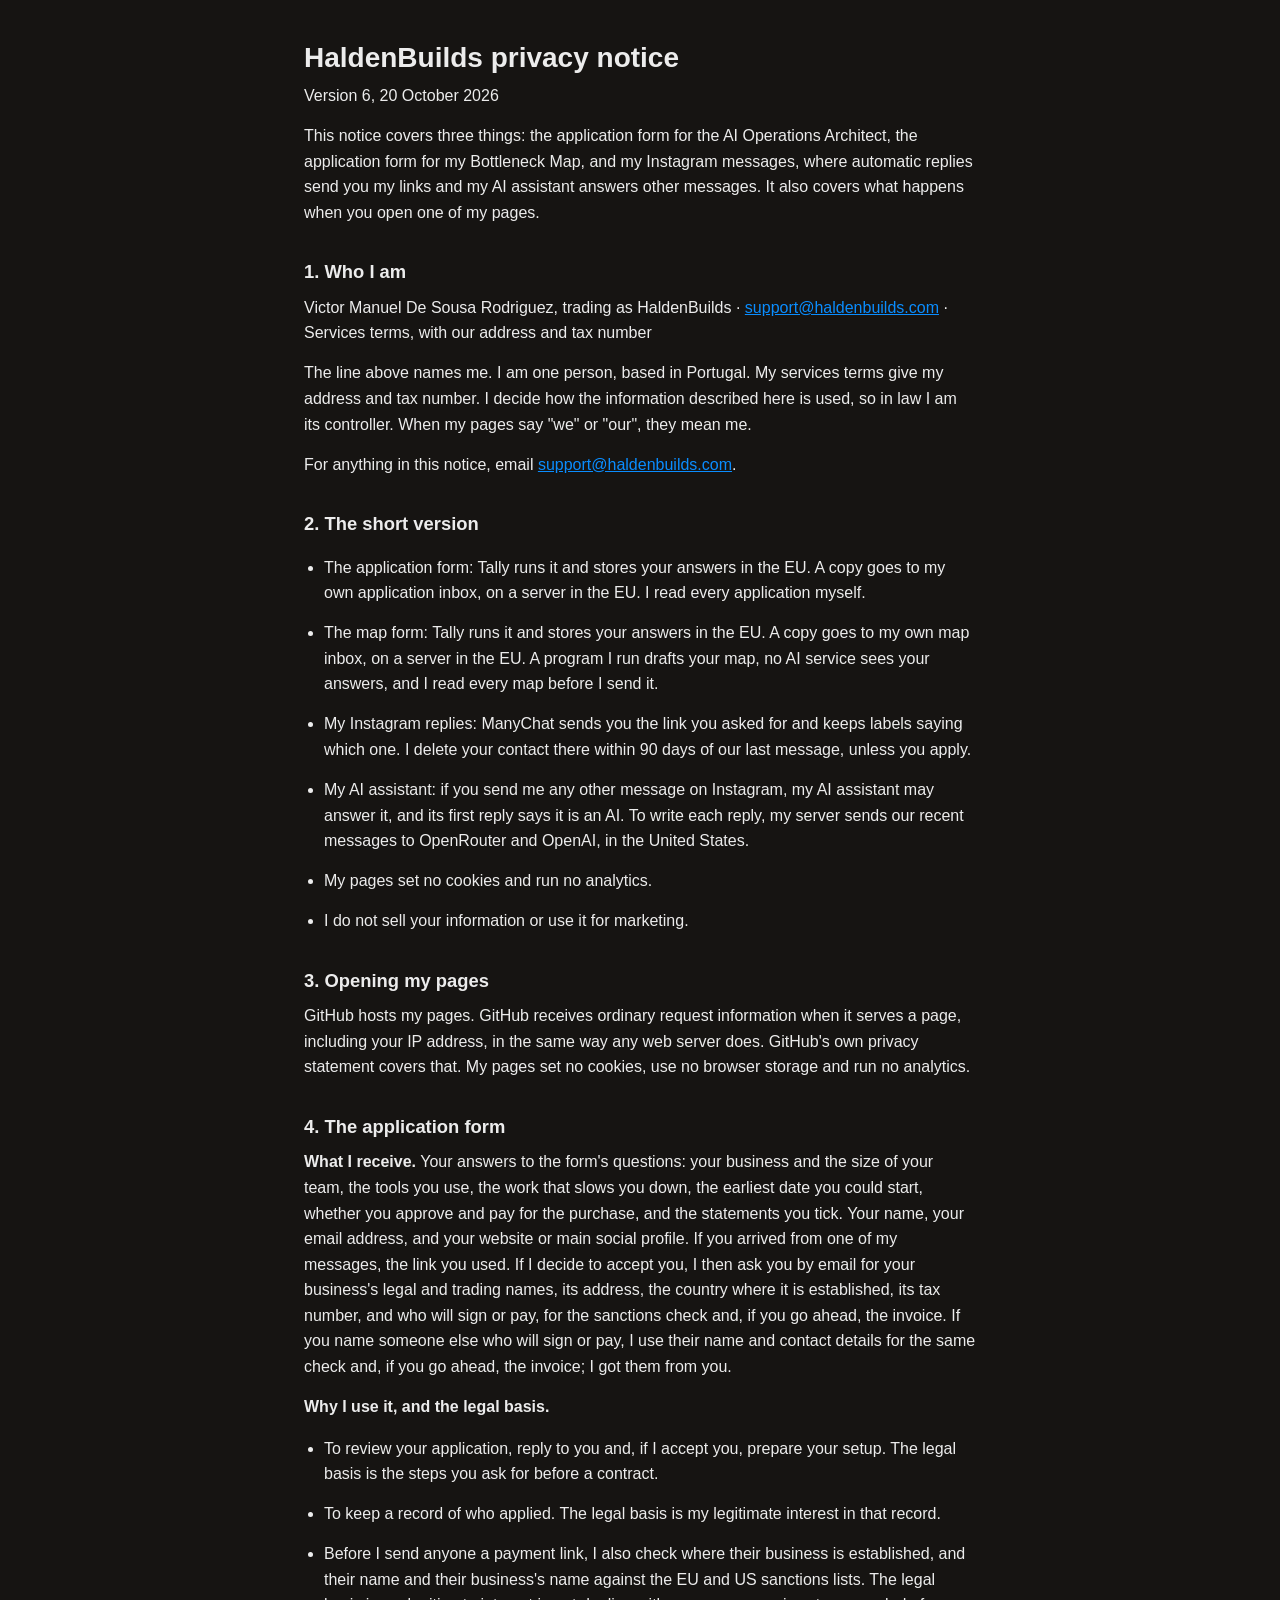
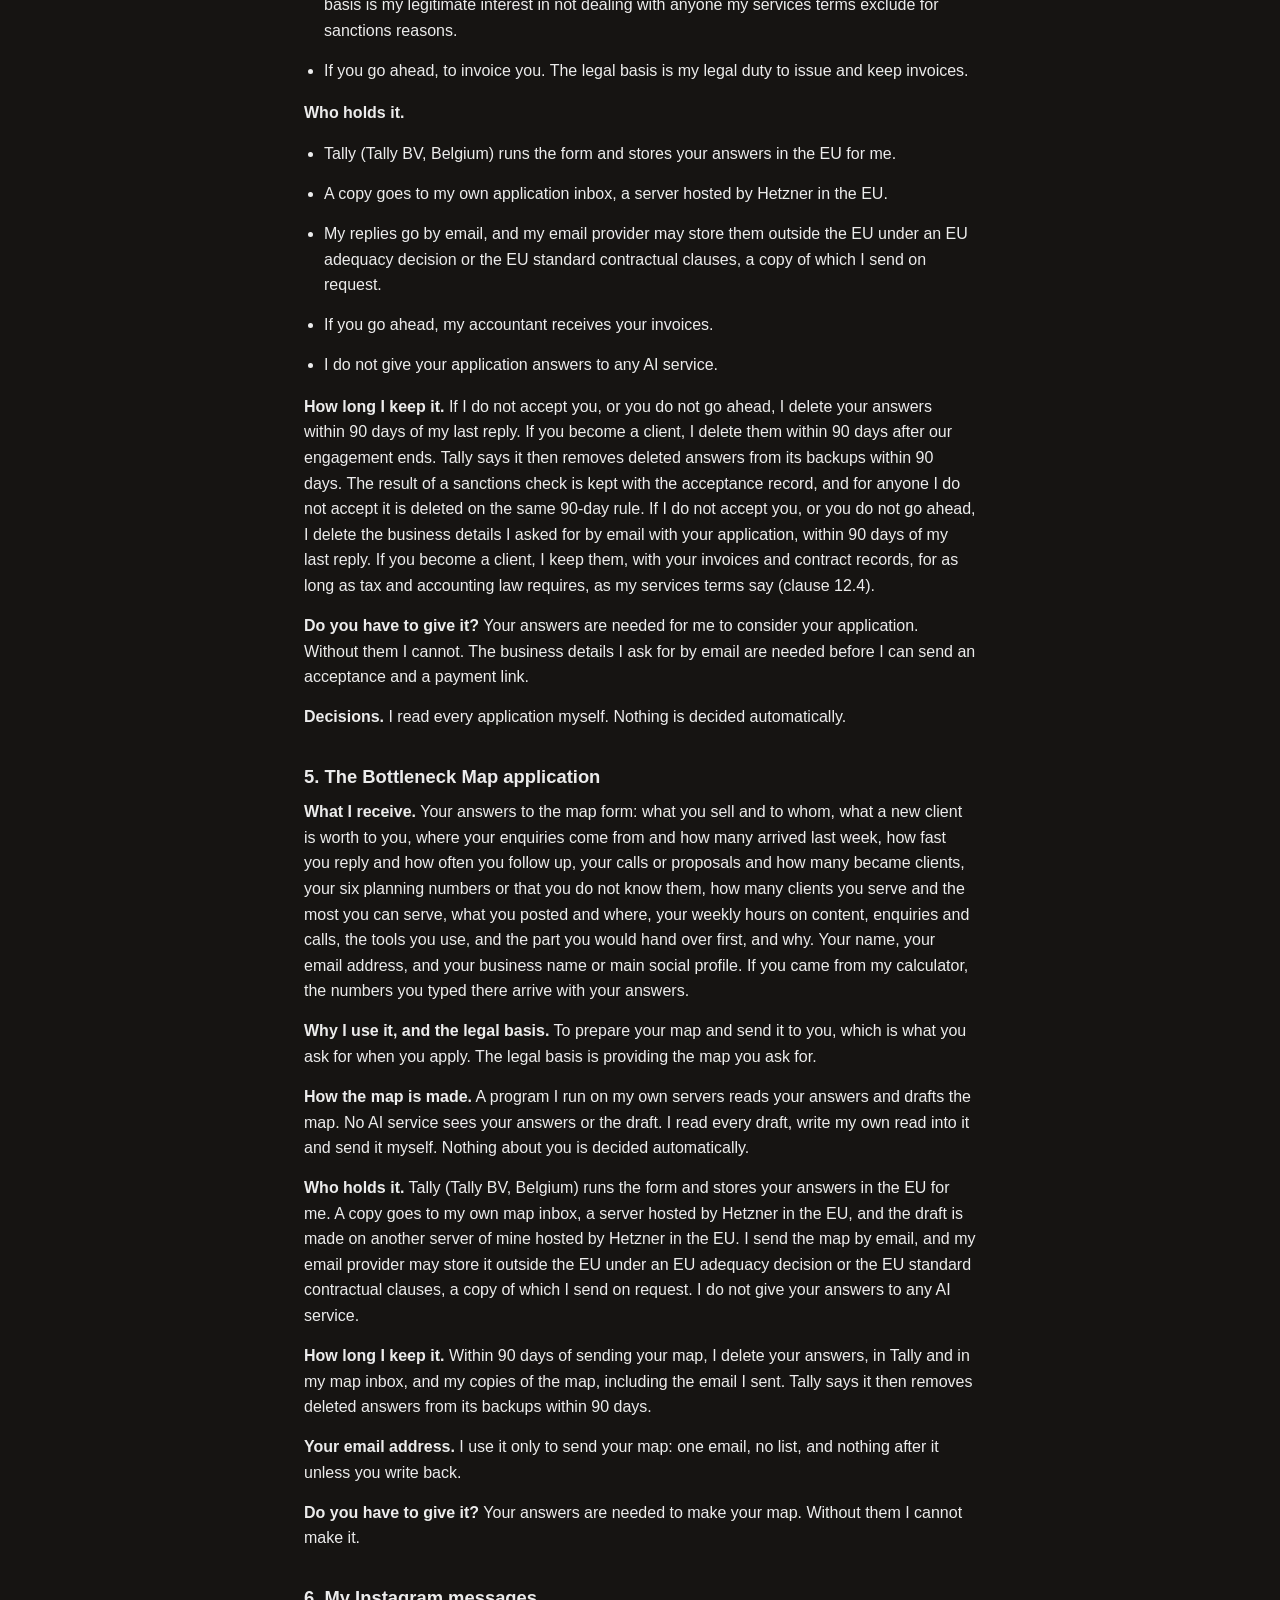
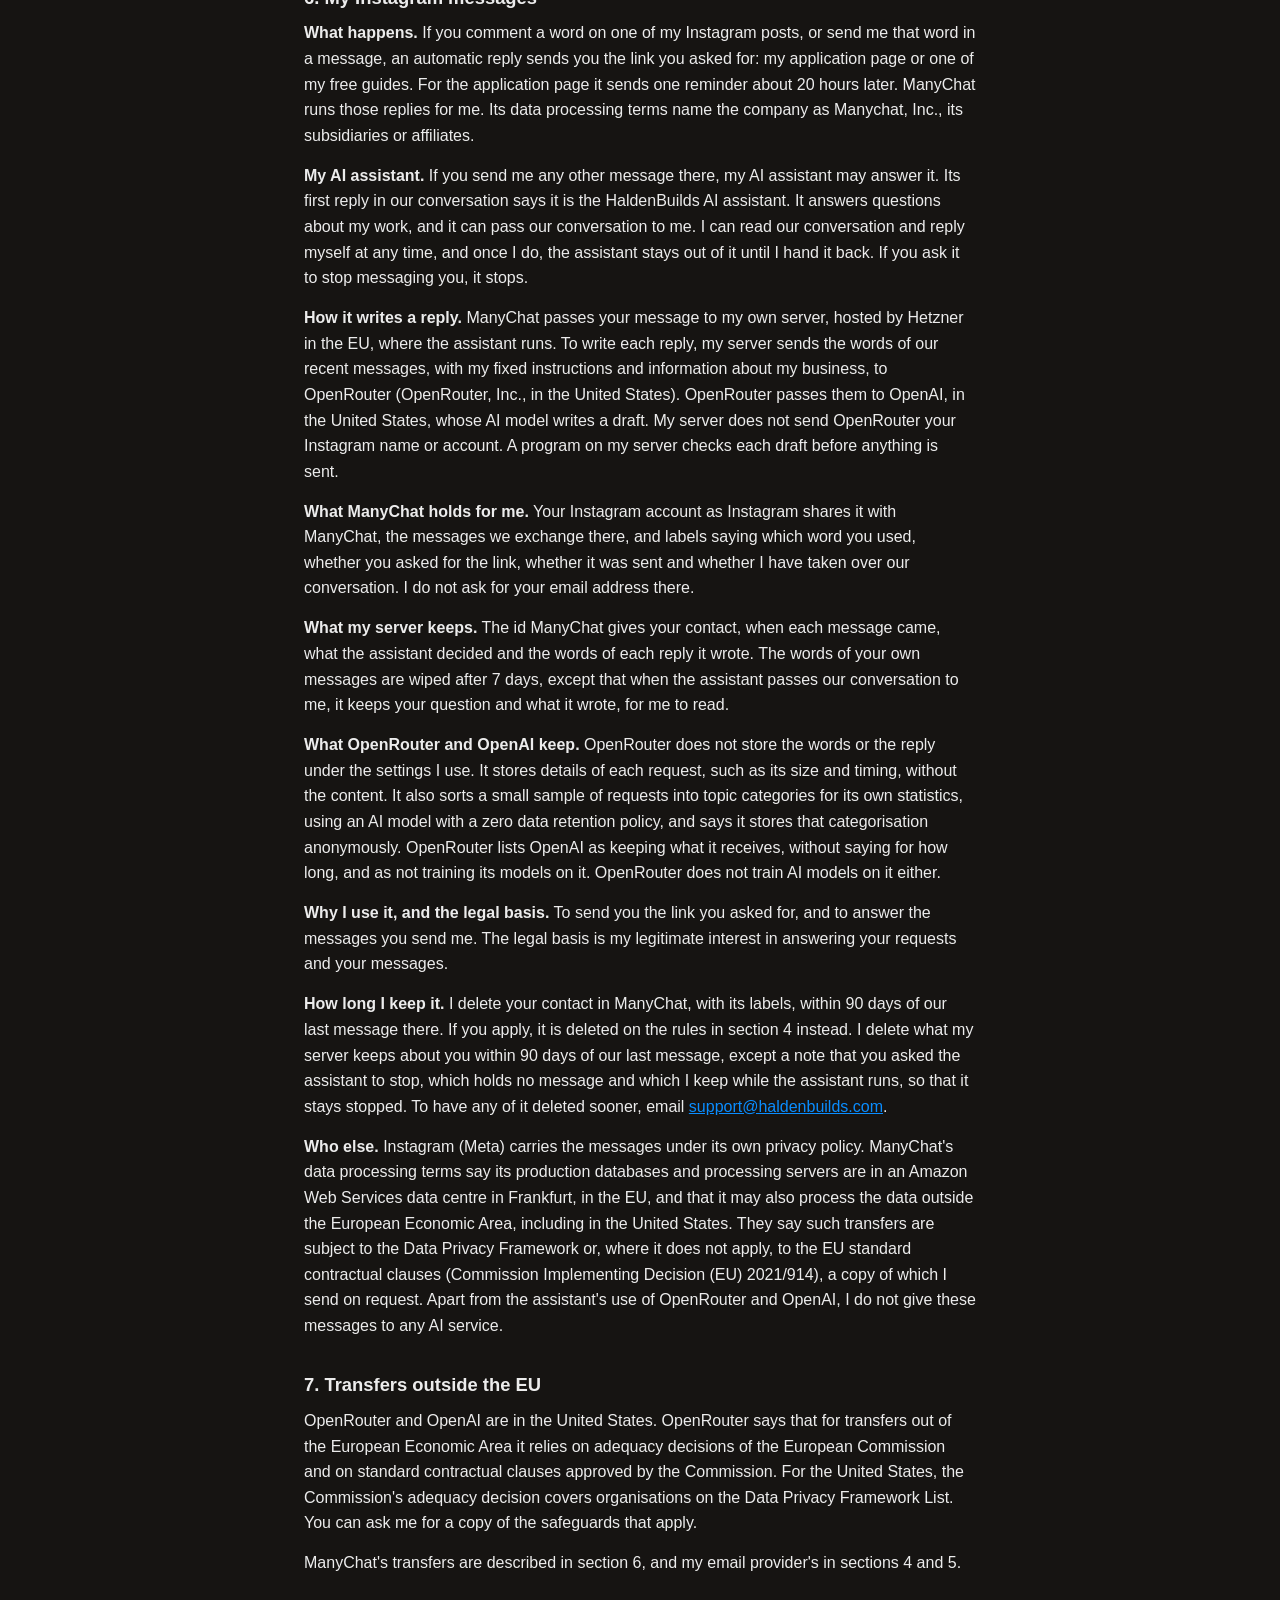
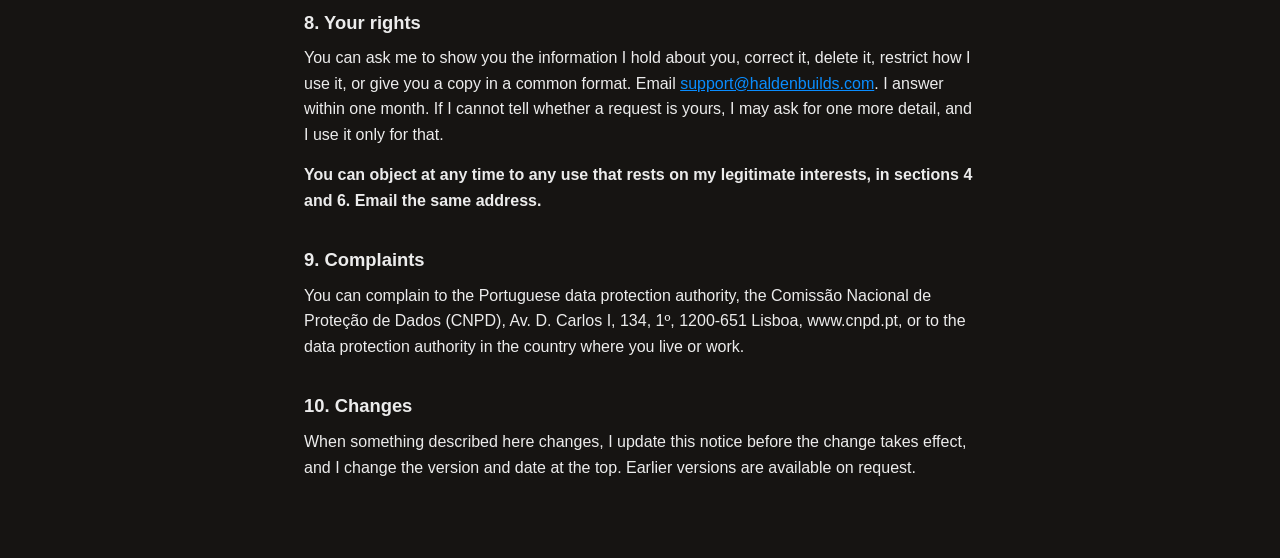
==== privacy/index.html @ 78827df3 "HaldenBuilds privacy notice, version 6 (20 October 2026), JI-582.1" ====
<!doctype html>
<html lang="en">
<head>
<meta charset="utf-8">
<meta name="viewport" content="width=device-width, initial-scale=1">
<title>HaldenBuilds privacy notice</title>
<style>body{margin:0;background:#161412;color:#ECECEC;font:16px/1.6 -apple-system,BlinkMacSystemFont,"Segoe UI",Roboto,Helvetica,Arial,sans-serif}main{max-width:42rem;margin:0 auto;padding:2.5rem 1.25rem 4rem}h1{font-size:1.75rem;line-height:1.25;margin:0 0 .5rem}h2{font-size:1.15rem;margin:2rem 0 .5rem}p,li{margin:0 0 .9rem}ul{padding-left:1.25rem}a{color:#0A8DFF}</style>
</head>
<body>
<main>
<h1>HaldenBuilds privacy notice</h1>
<p>Version 6, 20 October 2026</p>
<p>This notice covers three things: the application form for the AI Operations Architect, the application form for my Bottleneck Map, and my Instagram messages, where automatic replies send you my links and my AI assistant answers other messages. It also covers what happens when you open one of my pages.</p>
<h2>1. Who I am</h2>
<p>Victor Manuel De Sousa Rodriguez, trading as HaldenBuilds · <a href="mailto:support@haldenbuilds.com">support@haldenbuilds.com</a> · Services terms, with our address and tax number</p>
<p>The line above names me. I am one person, based in Portugal. My services terms give my address and tax number. I decide how the information described here is used, so in law I am its controller. When my pages say "we" or "our", they mean me.</p>
<p>For anything in this notice, email <a href="mailto:support@haldenbuilds.com">support@haldenbuilds.com</a>.</p>
<h2>2. The short version</h2>
<ul>
<li>The application form: Tally runs it and stores your answers in the EU. A copy goes to my own application inbox, on a server in the EU. I read every application myself.</li>
<li>The map form: Tally runs it and stores your answers in the EU. A copy goes to my own map inbox, on a server in the EU. A program I run drafts your map, no AI service sees your answers, and I read every map before I send it.</li>
<li>My Instagram replies: ManyChat sends you the link you asked for and keeps labels saying which one. I delete your contact there within 90 days of our last message, unless you apply.</li>
<li>My AI assistant: if you send me any other message on Instagram, my AI assistant may answer it, and its first reply says it is an AI. To write each reply, my server sends our recent messages to OpenRouter and OpenAI, in the United States.</li>
<li>My pages set no cookies and run no analytics.</li>
<li>I do not sell your information or use it for marketing.</li>
</ul>
<h2>3. Opening my pages</h2>
<p>GitHub hosts my pages. GitHub receives ordinary request information when it serves a page, including your IP address, in the same way any web server does. GitHub's own privacy statement covers that. My pages set no cookies, use no browser storage and run no analytics.</p>
<h2>4. The application form</h2>
<p><strong>What I receive.</strong> Your answers to the form's questions: your business and the size of your team, the tools you use, the work that slows you down, the earliest date you could start, whether you approve and pay for the purchase, and the statements you tick. Your name, your email address, and your website or main social profile. If you arrived from one of my messages, the link you used. If I decide to accept you, I then ask you by email for your business's legal and trading names, its address, the country where it is established, its tax number, and who will sign or pay, for the sanctions check and, if you go ahead, the invoice. If you name someone else who will sign or pay, I use their name and contact details for the same check and, if you go ahead, the invoice; I got them from you.</p>
<p><strong>Why I use it, and the legal basis.</strong></p>
<ul>
<li>To review your application, reply to you and, if I accept you, prepare your setup. The legal basis is the steps you ask for before a contract.</li>
<li>To keep a record of who applied. The legal basis is my legitimate interest in that record.</li>
<li>Before I send anyone a payment link, I also check where their business is established, and their name and their business's name against the EU and US sanctions lists. The legal basis is my legitimate interest in not dealing with anyone my services terms exclude for sanctions reasons.</li>
<li>If you go ahead, to invoice you. The legal basis is my legal duty to issue and keep invoices.</li>
</ul>
<p><strong>Who holds it.</strong></p>
<ul>
<li>Tally (Tally BV, Belgium) runs the form and stores your answers in the EU for me.</li>
<li>A copy goes to my own application inbox, a server hosted by Hetzner in the EU.</li>
<li>My replies go by email, and my email provider may store them outside the EU under an EU adequacy decision or the EU standard contractual clauses, a copy of which I send on request.</li>
<li>If you go ahead, my accountant receives your invoices.</li>
<li>I do not give your application answers to any AI service.</li>
</ul>
<p><strong>How long I keep it.</strong> If I do not accept you, or you do not go ahead, I delete your answers within 90 days of my last reply. If you become a client, I delete them within 90 days after our engagement ends. Tally says it then removes deleted answers from its backups within 90 days. The result of a sanctions check is kept with the acceptance record, and for anyone I do not accept it is deleted on the same 90-day rule. If I do not accept you, or you do not go ahead, I delete the business details I asked for by email with your application, within 90 days of my last reply. If you become a client, I keep them, with your invoices and contract records, for as long as tax and accounting law requires, as my services terms say (clause 12.4).</p>
<p><strong>Do you have to give it?</strong> Your answers are needed for me to consider your application. Without them I cannot. The business details I ask for by email are needed before I can send an acceptance and a payment link.</p>
<p><strong>Decisions.</strong> I read every application myself. Nothing is decided automatically.</p>
<h2>5. The Bottleneck Map application</h2>
<p><strong>What I receive.</strong> Your answers to the map form: what you sell and to whom, what a new client is worth to you, where your enquiries come from and how many arrived last week, how fast you reply and how often you follow up, your calls or proposals and how many became clients, your six planning numbers or that you do not know them, how many clients you serve and the most you can serve, what you posted and where, your weekly hours on content, enquiries and calls, the tools you use, and the part you would hand over first, and why. Your name, your email address, and your business name or main social profile. If you came from my calculator, the numbers you typed there arrive with your answers.</p>
<p><strong>Why I use it, and the legal basis.</strong> To prepare your map and send it to you, which is what you ask for when you apply. The legal basis is providing the map you ask for.</p>
<p><strong>How the map is made.</strong> A program I run on my own servers reads your answers and drafts the map. No AI service sees your answers or the draft. I read every draft, write my own read into it and send it myself. Nothing about you is decided automatically.</p>
<p><strong>Who holds it.</strong> Tally (Tally BV, Belgium) runs the form and stores your answers in the EU for me. A copy goes to my own map inbox, a server hosted by Hetzner in the EU, and the draft is made on another server of mine hosted by Hetzner in the EU. I send the map by email, and my email provider may store it outside the EU under an EU adequacy decision or the EU standard contractual clauses, a copy of which I send on request. I do not give your answers to any AI service.</p>
<p><strong>How long I keep it.</strong> Within 90 days of sending your map, I delete your answers, in Tally and in my map inbox, and my copies of the map, including the email I sent. Tally says it then removes deleted answers from its backups within 90 days.</p>
<p><strong>Your email address.</strong> I use it only to send your map: one email, no list, and nothing after it unless you write back.</p>
<p><strong>Do you have to give it?</strong> Your answers are needed to make your map. Without them I cannot make it.</p>
<h2>6. My Instagram messages</h2>
<p><strong>What happens.</strong> If you comment a word on one of my Instagram posts, or send me that word in a message, an automatic reply sends you the link you asked for: my application page or one of my free guides. For the application page it sends one reminder about 20 hours later. ManyChat runs those replies for me. Its data processing terms name the company as Manychat, Inc., its subsidiaries or affiliates.</p>
<p><strong>My AI assistant.</strong> If you send me any other message there, my AI assistant may answer it. Its first reply in our conversation says it is the HaldenBuilds AI assistant. It answers questions about my work, and it can pass our conversation to me. I can read our conversation and reply myself at any time, and once I do, the assistant stays out of it until I hand it back. If you ask it to stop messaging you, it stops.</p>
<p><strong>How it writes a reply.</strong> ManyChat passes your message to my own server, hosted by Hetzner in the EU, where the assistant runs. To write each reply, my server sends the words of our recent messages, with my fixed instructions and information about my business, to OpenRouter (OpenRouter, Inc., in the United States). OpenRouter passes them to OpenAI, in the United States, whose AI model writes a draft. My server does not send OpenRouter your Instagram name or account. A program on my server checks each draft before anything is sent.</p>
<p><strong>What ManyChat holds for me.</strong> Your Instagram account as Instagram shares it with ManyChat, the messages we exchange there, and labels saying which word you used, whether you asked for the link, whether it was sent and whether I have taken over our conversation. I do not ask for your email address there.</p>
<p><strong>What my server keeps.</strong> The id ManyChat gives your contact, when each message came, what the assistant decided and the words of each reply it wrote. The words of your own messages are wiped after 7 days, except that when the assistant passes our conversation to me, it keeps your question and what it wrote, for me to read.</p>
<p><strong>What OpenRouter and OpenAI keep.</strong> OpenRouter does not store the words or the reply under the settings I use. It stores details of each request, such as its size and timing, without the content. It also sorts a small sample of requests into topic categories for its own statistics, using an AI model with a zero data retention policy, and says it stores that categorisation anonymously. OpenRouter lists OpenAI as keeping what it receives, without saying for how long, and as not training its models on it. OpenRouter does not train AI models on it either.</p>
<p><strong>Why I use it, and the legal basis.</strong> To send you the link you asked for, and to answer the messages you send me. The legal basis is my legitimate interest in answering your requests and your messages.</p>
<p><strong>How long I keep it.</strong> I delete your contact in ManyChat, with its labels, within 90 days of our last message there. If you apply, it is deleted on the rules in section 4 instead. I delete what my server keeps about you within 90 days of our last message, except a note that you asked the assistant to stop, which holds no message and which I keep while the assistant runs, so that it stays stopped. To have any of it deleted sooner, email <a href="mailto:support@haldenbuilds.com">support@haldenbuilds.com</a>.</p>
<p><strong>Who else.</strong> Instagram (Meta) carries the messages under its own privacy policy. ManyChat's data processing terms say its production databases and processing servers are in an Amazon Web Services data centre in Frankfurt, in the EU, and that it may also process the data outside the European Economic Area, including in the United States. They say such transfers are subject to the Data Privacy Framework or, where it does not apply, to the EU standard contractual clauses (Commission Implementing Decision (EU) 2021/914), a copy of which I send on request. Apart from the assistant's use of OpenRouter and OpenAI, I do not give these messages to any AI service.</p>
<h2>7. Transfers outside the EU</h2>
<p>OpenRouter and OpenAI are in the United States. OpenRouter says that for transfers out of the European Economic Area it relies on adequacy decisions of the European Commission and on standard contractual clauses approved by the Commission. For the United States, the Commission's adequacy decision covers organisations on the Data Privacy Framework List. You can ask me for a copy of the safeguards that apply.</p>
<p>ManyChat's transfers are described in section 6, and my email provider's in sections 4 and 5.</p>
<h2>8. Your rights</h2>
<p>You can ask me to show you the information I hold about you, correct it, delete it, restrict how I use it, or give you a copy in a common format. Email <a href="mailto:support@haldenbuilds.com">support@haldenbuilds.com</a>. I answer within one month. If I cannot tell whether a request is yours, I may ask for one more detail, and I use it only for that.</p>
<p><strong>You can object at any time to any use that rests on my legitimate interests, in sections 4 and 6. Email the same address.</strong></p>
<h2>9. Complaints</h2>
<p>You can complain to the Portuguese data protection authority, the Comissão Nacional de Proteção de Dados (CNPD), Av. D. Carlos I, 134, 1º, 1200-651 Lisboa, www.cnpd.pt, or to the data protection authority in the country where you live or work.</p>
<h2>10. Changes</h2>
<p>When something described here changes, I update this notice before the change takes effect, and I change the version and date at the top. Earlier versions are available on request.</p>
</main>
</body>
</html>
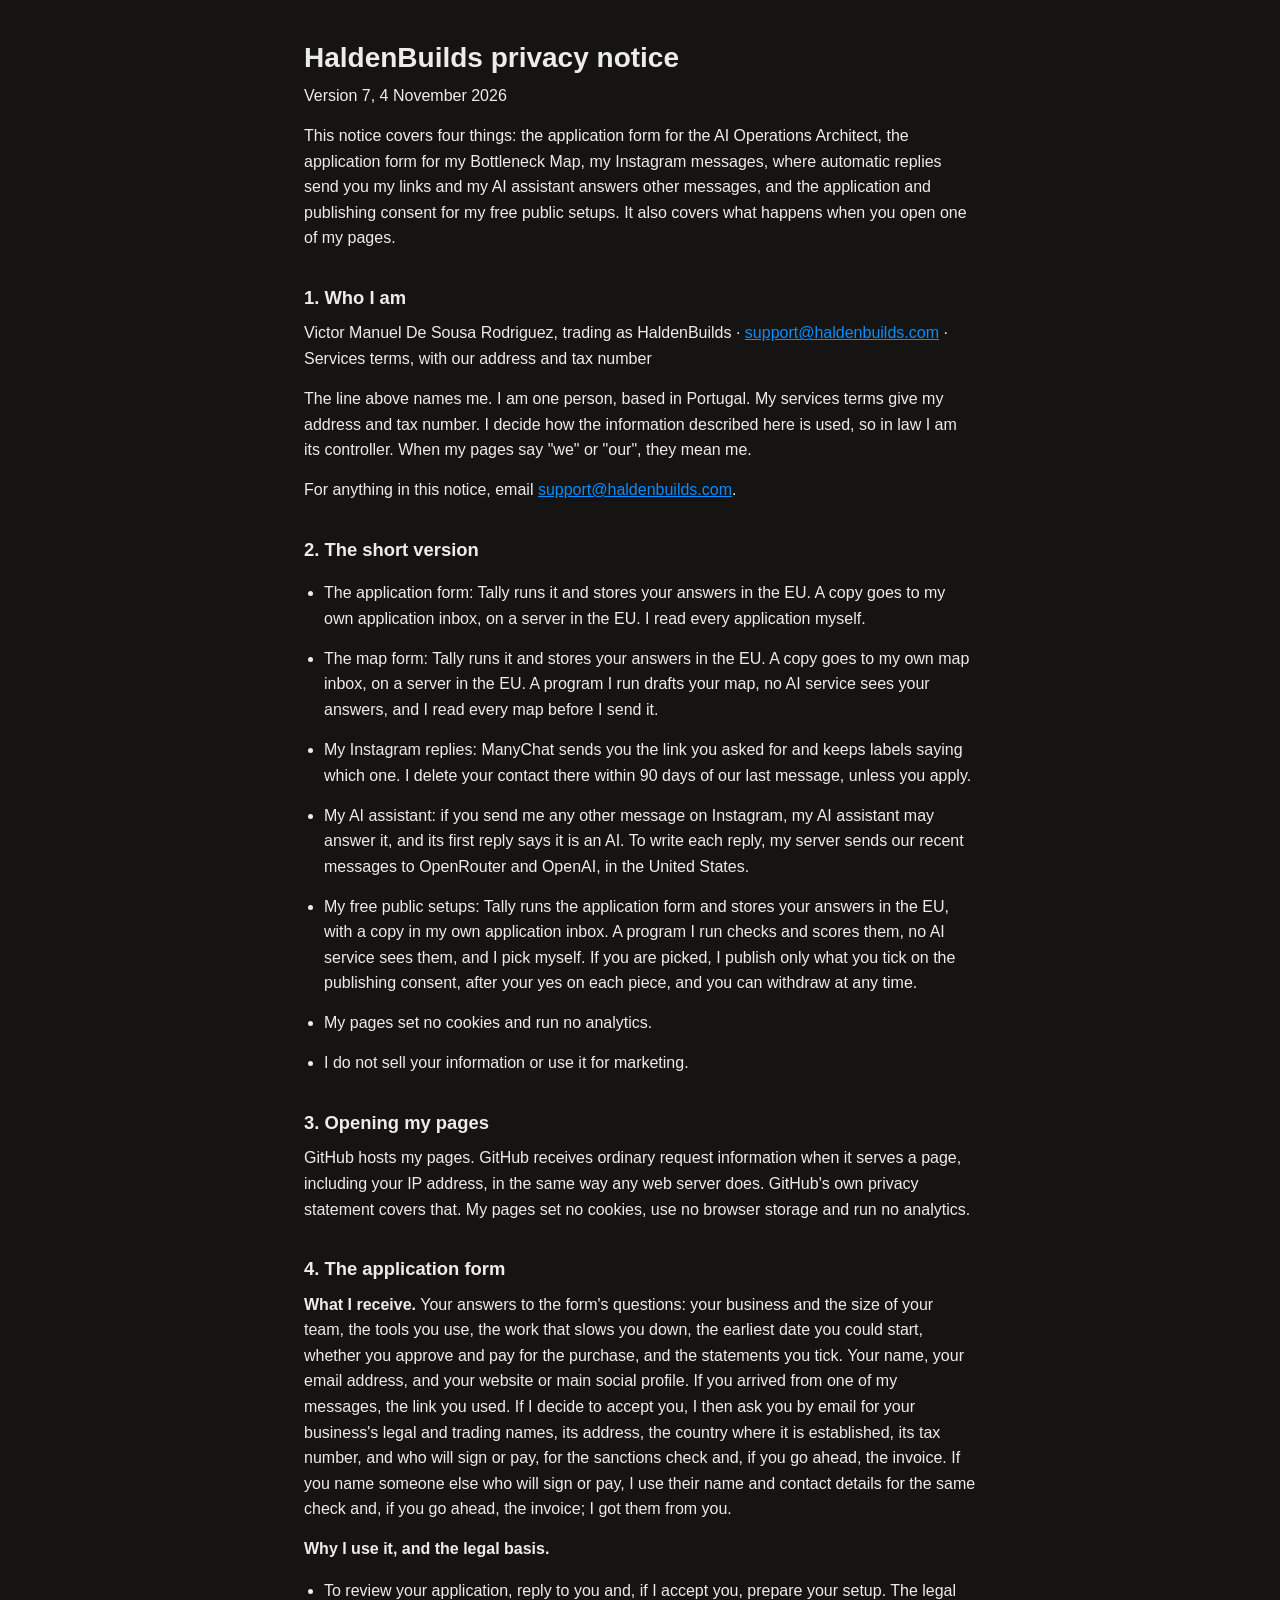
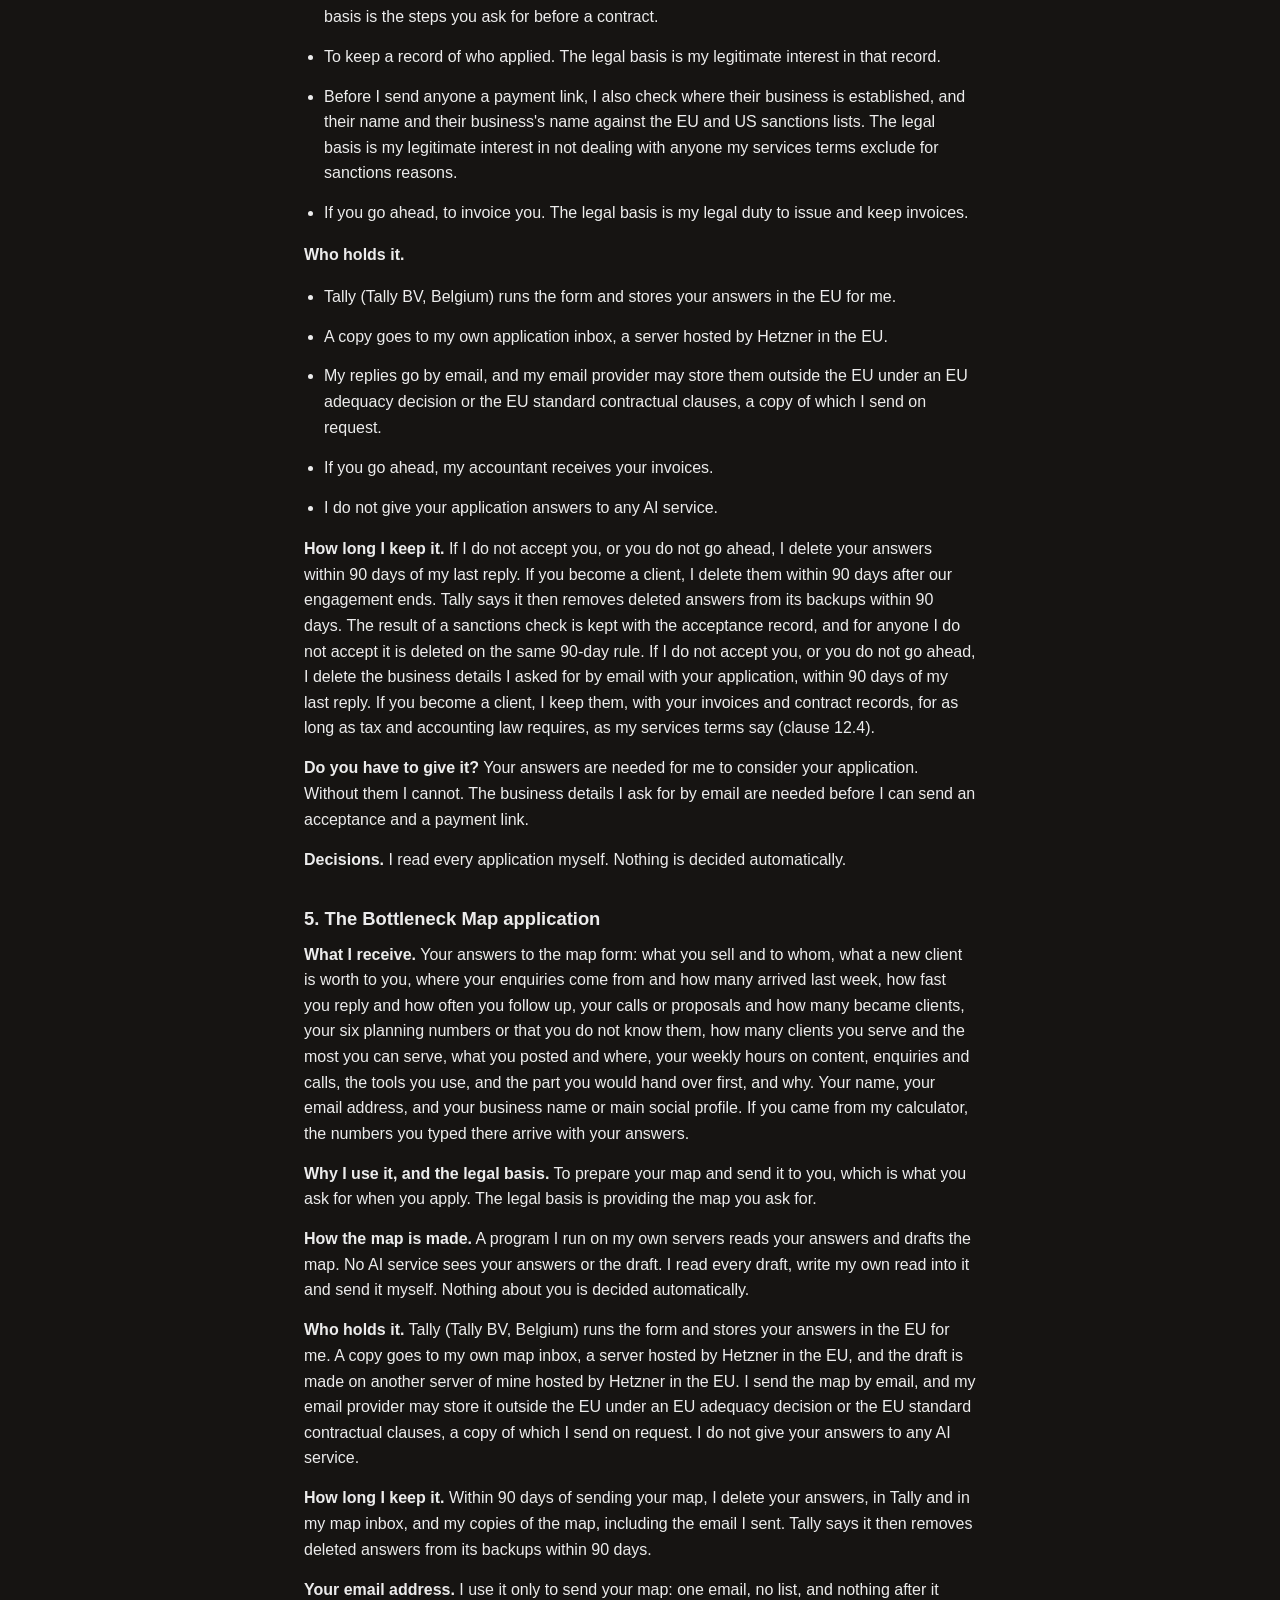
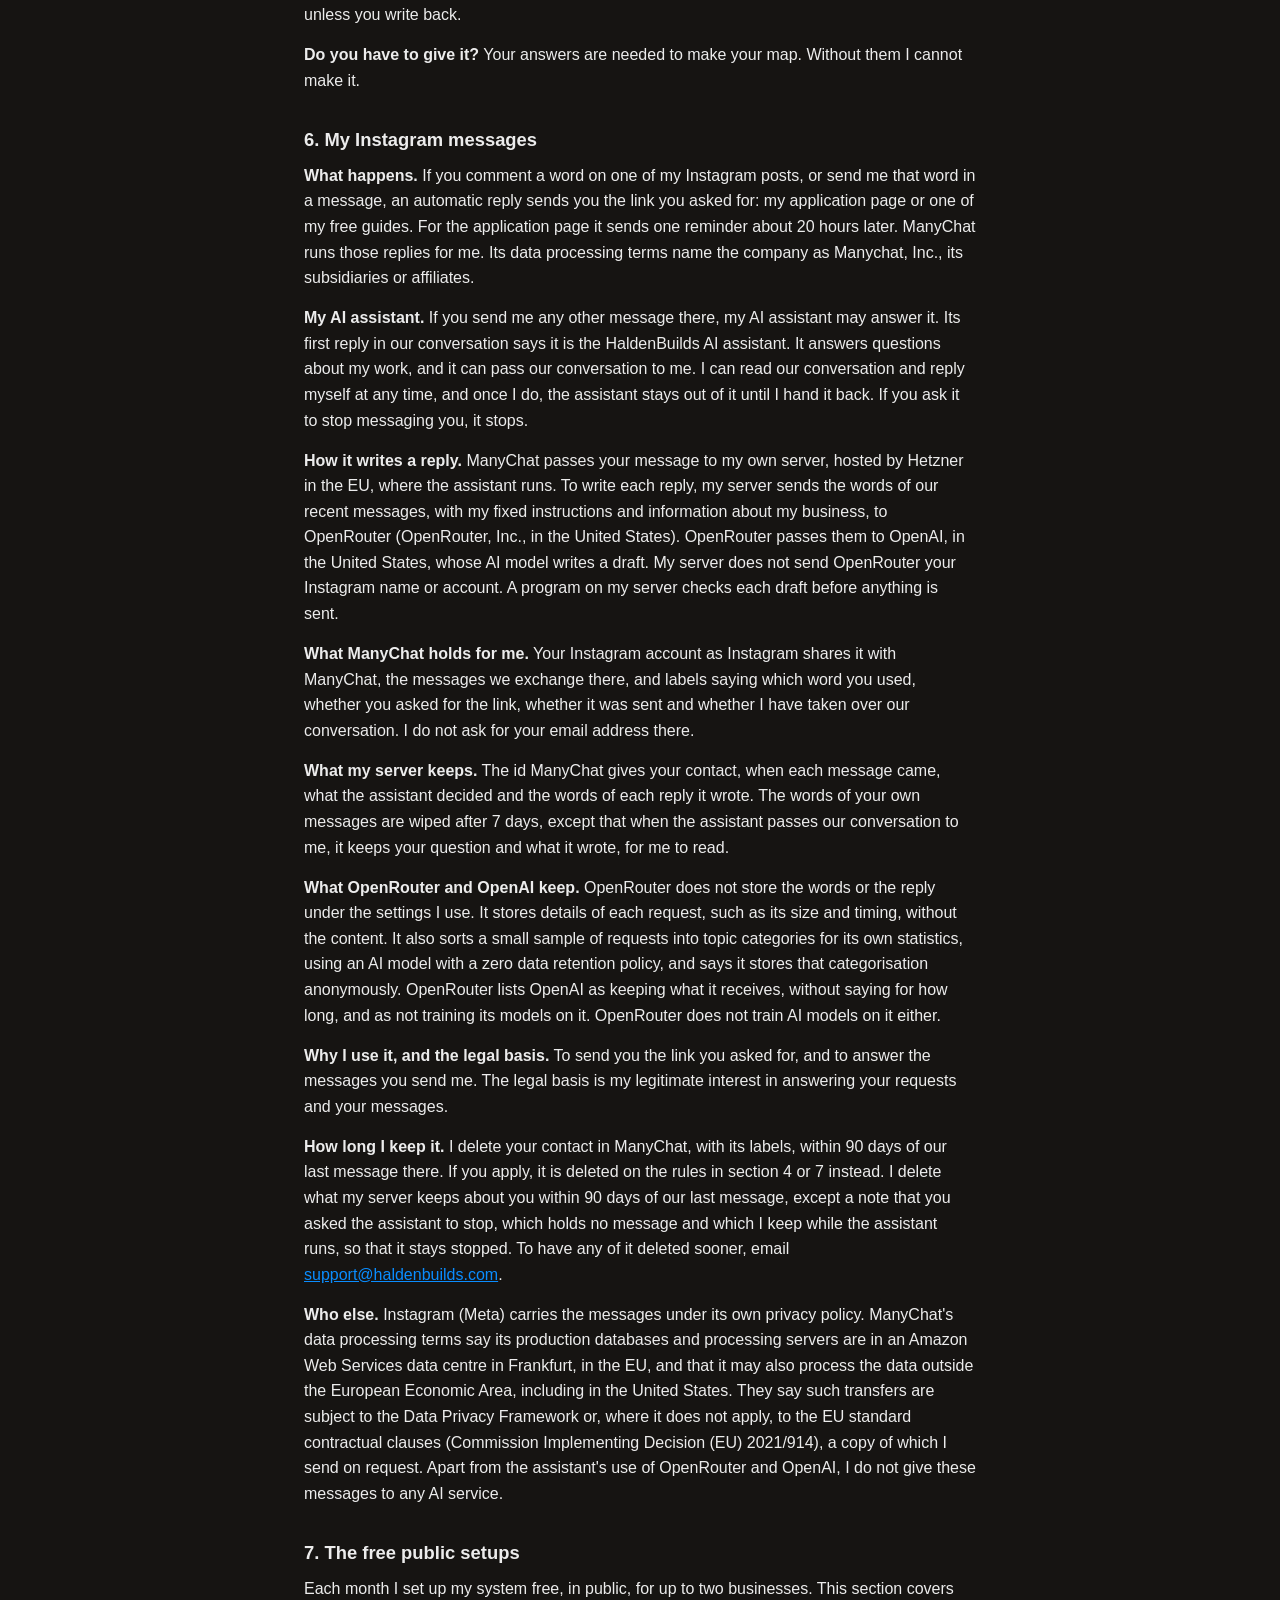
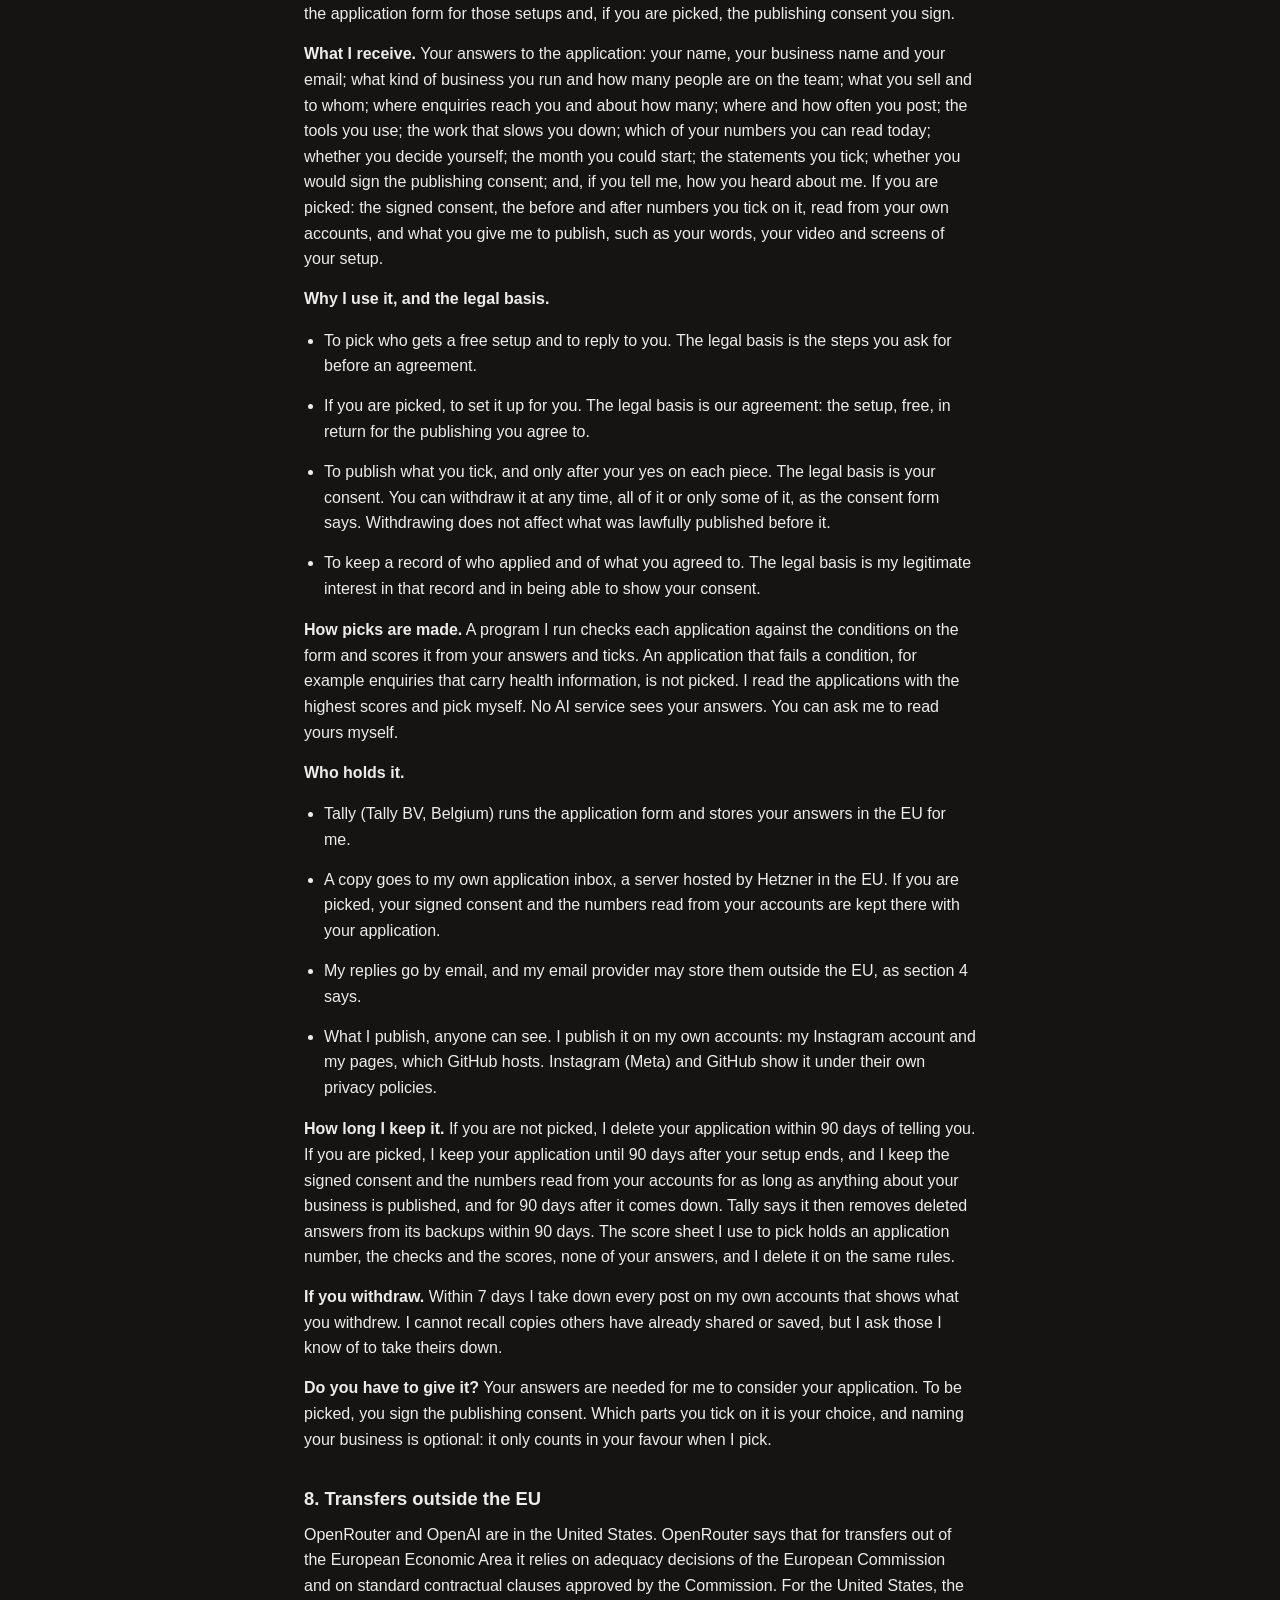
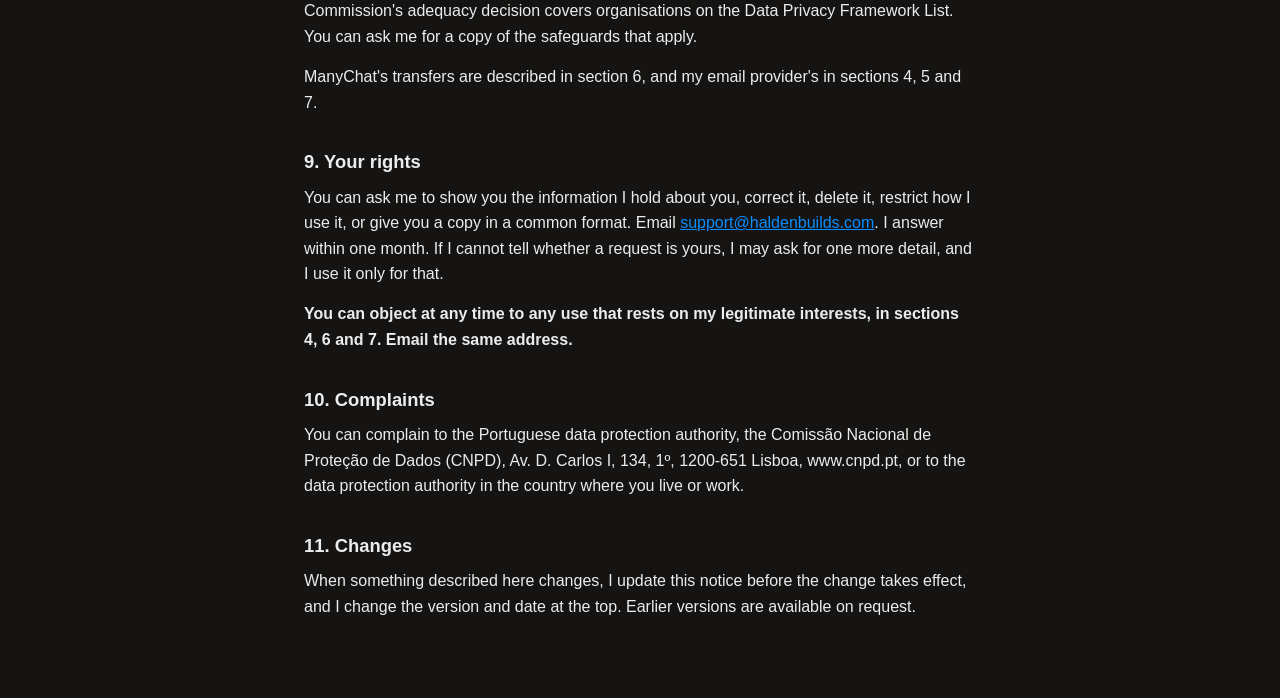
==== commit 36539eb3: "HaldenBuilds privacy notice, version 7 (4 November 2026), JI-664.25" ====
--- a/privacy/index.html
+++ b/privacy/index.html
@@ -9,8 +9,8 @@
 <body>
 <main>
 <h1>HaldenBuilds privacy notice</h1>
-<p>Version 6, 20 October 2026</p>
-<p>This notice covers three things: the application form for the AI Operations Architect, the application form for my Bottleneck Map, and my Instagram messages, where automatic replies send you my links and my AI assistant answers other messages. It also covers what happens when you open one of my pages.</p>
+<p>Version 7, 4 November 2026</p>
+<p>This notice covers four things: the application form for the AI Operations Architect, the application form for my Bottleneck Map, my Instagram messages, where automatic replies send you my links and my AI assistant answers other messages, and the application and publishing consent for my free public setups. It also covers what happens when you open one of my pages.</p>
 <h2>1. Who I am</h2>
 <p>Victor Manuel De Sousa Rodriguez, trading as HaldenBuilds · <a href="mailto:support@haldenbuilds.com">support@haldenbuilds.com</a> · Services terms, with our address and tax number</p>
 <p>The line above names me. I am one person, based in Portugal. My services terms give my address and tax number. I decide how the information described here is used, so in law I am its controller. When my pages say "we" or "our", they mean me.</p>
@@ -21,6 +21,7 @@
 <li>The map form: Tally runs it and stores your answers in the EU. A copy goes to my own map inbox, on a server in the EU. A program I run drafts your map, no AI service sees your answers, and I read every map before I send it.</li>
 <li>My Instagram replies: ManyChat sends you the link you asked for and keeps labels saying which one. I delete your contact there within 90 days of our last message, unless you apply.</li>
 <li>My AI assistant: if you send me any other message on Instagram, my AI assistant may answer it, and its first reply says it is an AI. To write each reply, my server sends our recent messages to OpenRouter and OpenAI, in the United States.</li>
+<li>My free public setups: Tally runs the application form and stores your answers in the EU, with a copy in my own application inbox. A program I run checks and scores them, no AI service sees them, and I pick myself. If you are picked, I publish only what you tick on the publishing consent, after your yes on each piece, and you can withdraw at any time.</li>
 <li>My pages set no cookies and run no analytics.</li>
 <li>I do not sell your information or use it for marketing.</li>
 </ul>
@@ -62,17 +63,38 @@
 <p><strong>What my server keeps.</strong> The id ManyChat gives your contact, when each message came, what the assistant decided and the words of each reply it wrote. The words of your own messages are wiped after 7 days, except that when the assistant passes our conversation to me, it keeps your question and what it wrote, for me to read.</p>
 <p><strong>What OpenRouter and OpenAI keep.</strong> OpenRouter does not store the words or the reply under the settings I use. It stores details of each request, such as its size and timing, without the content. It also sorts a small sample of requests into topic categories for its own statistics, using an AI model with a zero data retention policy, and says it stores that categorisation anonymously. OpenRouter lists OpenAI as keeping what it receives, without saying for how long, and as not training its models on it. OpenRouter does not train AI models on it either.</p>
 <p><strong>Why I use it, and the legal basis.</strong> To send you the link you asked for, and to answer the messages you send me. The legal basis is my legitimate interest in answering your requests and your messages.</p>
-<p><strong>How long I keep it.</strong> I delete your contact in ManyChat, with its labels, within 90 days of our last message there. If you apply, it is deleted on the rules in section 4 instead. I delete what my server keeps about you within 90 days of our last message, except a note that you asked the assistant to stop, which holds no message and which I keep while the assistant runs, so that it stays stopped. To have any of it deleted sooner, email <a href="mailto:support@haldenbuilds.com">support@haldenbuilds.com</a>.</p>
+<p><strong>How long I keep it.</strong> I delete your contact in ManyChat, with its labels, within 90 days of our last message there. If you apply, it is deleted on the rules in section 4 or 7 instead. I delete what my server keeps about you within 90 days of our last message, except a note that you asked the assistant to stop, which holds no message and which I keep while the assistant runs, so that it stays stopped. To have any of it deleted sooner, email <a href="mailto:support@haldenbuilds.com">support@haldenbuilds.com</a>.</p>
 <p><strong>Who else.</strong> Instagram (Meta) carries the messages under its own privacy policy. ManyChat's data processing terms say its production databases and processing servers are in an Amazon Web Services data centre in Frankfurt, in the EU, and that it may also process the data outside the European Economic Area, including in the United States. They say such transfers are subject to the Data Privacy Framework or, where it does not apply, to the EU standard contractual clauses (Commission Implementing Decision (EU) 2021/914), a copy of which I send on request. Apart from the assistant's use of OpenRouter and OpenAI, I do not give these messages to any AI service.</p>
-<h2>7. Transfers outside the EU</h2>
+<h2>7. The free public setups</h2>
+<p>Each month I set up my system free, in public, for up to two businesses. This section covers the application form for those setups and, if you are picked, the publishing consent you sign.</p>
+<p><strong>What I receive.</strong> Your answers to the application: your name, your business name and your email; what kind of business you run and how many people are on the team; what you sell and to whom; where enquiries reach you and about how many; where and how often you post; the tools you use; the work that slows you down; which of your numbers you can read today; whether you decide yourself; the month you could start; the statements you tick; whether you would sign the publishing consent; and, if you tell me, how you heard about me. If you are picked: the signed consent, the before and after numbers you tick on it, read from your own accounts, and what you give me to publish, such as your words, your video and screens of your setup.</p>
+<p><strong>Why I use it, and the legal basis.</strong></p>
+<ul>
+<li>To pick who gets a free setup and to reply to you. The legal basis is the steps you ask for before an agreement.</li>
+<li>If you are picked, to set it up for you. The legal basis is our agreement: the setup, free, in return for the publishing you agree to.</li>
+<li>To publish what you tick, and only after your yes on each piece. The legal basis is your consent. You can withdraw it at any time, all of it or only some of it, as the consent form says. Withdrawing does not affect what was lawfully published before it.</li>
+<li>To keep a record of who applied and of what you agreed to. The legal basis is my legitimate interest in that record and in being able to show your consent.</li>
+</ul>
+<p><strong>How picks are made.</strong> A program I run checks each application against the conditions on the form and scores it from your answers and ticks. An application that fails a condition, for example enquiries that carry health information, is not picked. I read the applications with the highest scores and pick myself. No AI service sees your answers. You can ask me to read yours myself.</p>
+<p><strong>Who holds it.</strong></p>
+<ul>
+<li>Tally (Tally BV, Belgium) runs the application form and stores your answers in the EU for me.</li>
+<li>A copy goes to my own application inbox, a server hosted by Hetzner in the EU. If you are picked, your signed consent and the numbers read from your accounts are kept there with your application.</li>
+<li>My replies go by email, and my email provider may store them outside the EU, as section 4 says.</li>
+<li>What I publish, anyone can see. I publish it on my own accounts: my Instagram account and my pages, which GitHub hosts. Instagram (Meta) and GitHub show it under their own privacy policies.</li>
+</ul>
+<p><strong>How long I keep it.</strong> If you are not picked, I delete your application within 90 days of telling you. If you are picked, I keep your application until 90 days after your setup ends, and I keep the signed consent and the numbers read from your accounts for as long as anything about your business is published, and for 90 days after it comes down. Tally says it then removes deleted answers from its backups within 90 days. The score sheet I use to pick holds an application number, the checks and the scores, none of your answers, and I delete it on the same rules.</p>
+<p><strong>If you withdraw.</strong> Within 7 days I take down every post on my own accounts that shows what you withdrew. I cannot recall copies others have already shared or saved, but I ask those I know of to take theirs down.</p>
+<p><strong>Do you have to give it?</strong> Your answers are needed for me to consider your application. To be picked, you sign the publishing consent. Which parts you tick on it is your choice, and naming your business is optional: it only counts in your favour when I pick.</p>
+<h2>8. Transfers outside the EU</h2>
 <p>OpenRouter and OpenAI are in the United States. OpenRouter says that for transfers out of the European Economic Area it relies on adequacy decisions of the European Commission and on standard contractual clauses approved by the Commission. For the United States, the Commission's adequacy decision covers organisations on the Data Privacy Framework List. You can ask me for a copy of the safeguards that apply.</p>
-<p>ManyChat's transfers are described in section 6, and my email provider's in sections 4 and 5.</p>
-<h2>8. Your rights</h2>
+<p>ManyChat's transfers are described in section 6, and my email provider's in sections 4, 5 and 7.</p>
+<h2>9. Your rights</h2>
 <p>You can ask me to show you the information I hold about you, correct it, delete it, restrict how I use it, or give you a copy in a common format. Email <a href="mailto:support@haldenbuilds.com">support@haldenbuilds.com</a>. I answer within one month. If I cannot tell whether a request is yours, I may ask for one more detail, and I use it only for that.</p>
-<p><strong>You can object at any time to any use that rests on my legitimate interests, in sections 4 and 6. Email the same address.</strong></p>
-<h2>9. Complaints</h2>
+<p><strong>You can object at any time to any use that rests on my legitimate interests, in sections 4, 6 and 7. Email the same address.</strong></p>
+<h2>10. Complaints</h2>
 <p>You can complain to the Portuguese data protection authority, the Comissão Nacional de Proteção de Dados (CNPD), Av. D. Carlos I, 134, 1º, 1200-651 Lisboa, www.cnpd.pt, or to the data protection authority in the country where you live or work.</p>
-<h2>10. Changes</h2>
+<h2>11. Changes</h2>
 <p>When something described here changes, I update this notice before the change takes effect, and I change the version and date at the top. Earlier versions are available on request.</p>
 </main>
 </body>
